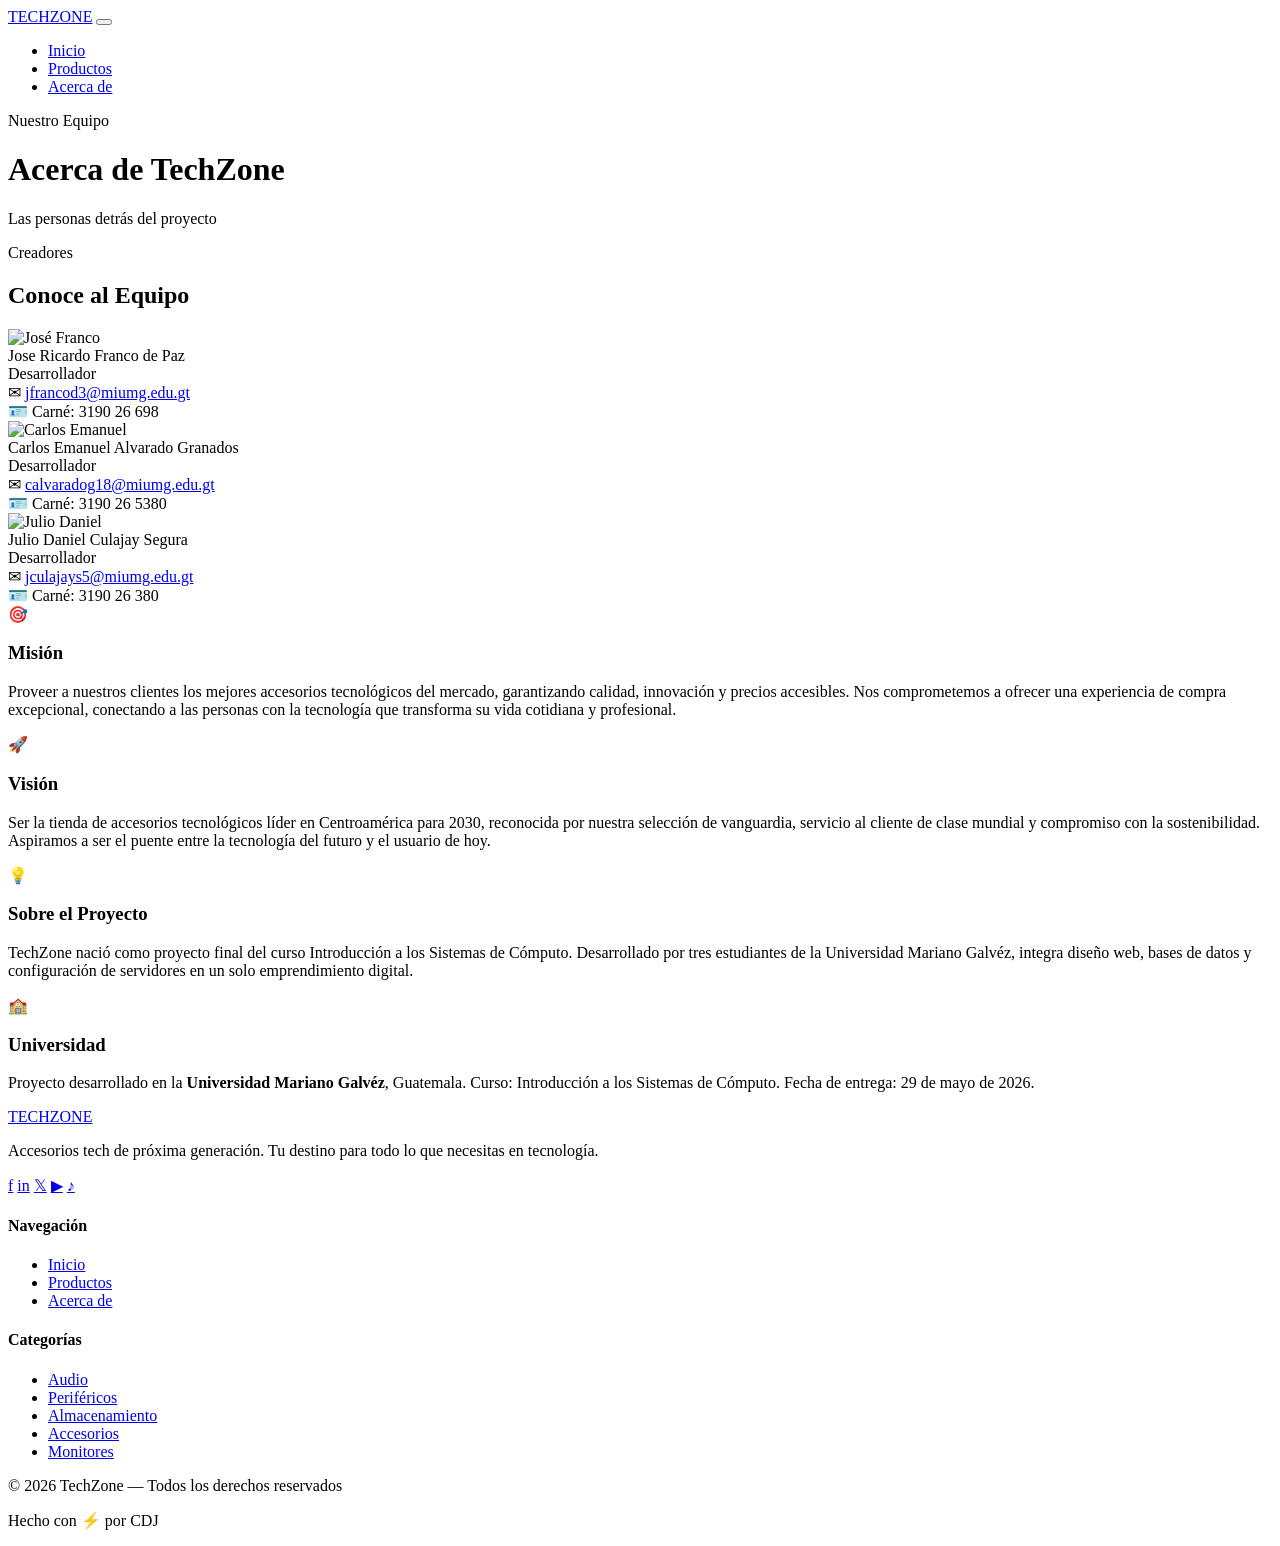
==== acerca_CDJ.html @ 6395055d "Add files via upload" ====
<!DOCTYPE html>
<html lang="es">
<head>
  <meta charset="UTF-8" />
  <meta name="viewport" content="width=device-width, initial-scale=1.0" />
  <title>Acerca de | TechZone</title>
  <link rel="stylesheet" href="css/acerca_CDJ.css" />
</head>
<body>

  <!-- ========================
       NAVBAR
       ======================== -->
  <nav class="navbar_CDJ">
    <a href="index_CDJ.html" class="nav-logo_CDJ">TECH<span>ZONE</span></a>
    <button class="nav-toggle_CDJ" id="navToggle_CDJ" aria-label="Menú">
      <span></span><span></span><span></span>
    </button>
    <ul class="nav-links_CDJ" id="navLinks_CDJ">
      <li><a href="index_CDJ.html">Inicio</a></li>
      <li><a href="productos_CDJ.html">Productos</a></li>
      <li><a href="acerca_CDJ.html" class="active_CDJ">Acerca de</a></li>
    </ul>
  </nav>

  <!-- ========================
       PAGE HEADER
       ======================== -->
  <header class="page-header_CDJ">
    <span class="page-tag_CDJ">Nuestro Equipo</span>
    <h1 class="page-title_CDJ">Acerca de <span>TechZone</span></h1>
    <p class="page-subtitle_CDJ">Las personas detrás del proyecto</p>
  </header>

  <!-- ========================
       EQUIPO
       ======================== -->
  <section class="team-section_CDJ">
    <div class="section-header_CDJ reveal_CDJ">
      <span class="section-tag_CDJ">Creadores</span>
      <h2 class="section-title_CDJ">Conoce al Equipo</h2>
    </div>

    <div class="team-grid_CDJ">

      <!-- Integrante 1 -->
      <div class="team-card_CDJ reveal_CDJ">
        <div class="team-photo_CDJ"><img src="images/Jose.jpeg" alt="José Franco"> </div>
        <div class="team-info_CDJ">
          <div class="team-name_CDJ">Jose Ricardo Franco de Paz</div>
          <div class="team-role_CDJ">Desarrollador</div>
          <div class="team-divider_CDJ"></div>
          <div class="team-detail_CDJ">
            <span>✉</span>
            <a href="mailto:3190266980@galileo.edu">jfrancod3@miumg.edu.gt</a>
          </div>
          <div class="team-detail_CDJ">
            <span>🪪</span>
            <span>Carné: 3190 26 698</span>
          </div>
        </div>
      </div>

      <!-- Integrante 2 -->
      <div class="team-card_CDJ reveal_CDJ">
        <div class="team-photo_CDJ"><img src="images/Carlos.jpeg" alt="Carlos Emanuel"> </div>
        <div class="team-info_CDJ">
          <div class="team-name_CDJ">Carlos Emanuel Alvarado Granados</div>
          <div class="team-role_CDJ">Desarrollador</div>
          <div class="team-divider_CDJ"></div>
          <div class="team-detail_CDJ">
            <span>✉</span>
            <a href="mailto:31902653800@galileo.edu">calvaradog18@miumg.edu.gt</a>
          </div>
          <div class="team-detail_CDJ">
            <span>🪪</span>
            <span>Carné: 3190 26 5380</span>
          </div>
        </div>
      </div>

      <!-- Integrante 3 -->
      <div class="team-card_CDJ reveal_CDJ">
        <div class="team-photo_CDJ"><img src="images/Julio.jpeg" alt="Julio Daniel"> </div>
        <div class="team-info_CDJ">
          <div class="team-name_CDJ">Julio Daniel Culajay Segura</div>
          <div class="team-role_CDJ">Desarrollador</div>
          <div class="team-divider_CDJ"></div>
          <div class="team-detail_CDJ">
            <span>✉</span>
            <a href="mailto:31902603800@galileo.edu">jculajays5@miumg.edu.gt</a>
          </div>
          <div class="team-detail_CDJ">
            <span>🪪</span>
            <span>Carné: 3190 26 380</span>
          </div>
        </div>
      </div>

    </div>
  </section>

  <!-- ========================
       SOBRE LA EMPRESA
       ======================== -->
  <section class="about-section_CDJ">
    <div class="about-inner_CDJ">

      <div class="about-card_CDJ reveal_CDJ">
        <span class="about-icon_CDJ">🎯</span>
        <h3>Misión</h3>
        <p>Proveer a nuestros clientes los mejores accesorios tecnológicos del mercado, garantizando calidad, innovación y precios accesibles. Nos comprometemos a ofrecer una experiencia de compra excepcional, conectando a las personas con la tecnología que transforma su vida cotidiana y profesional.</p>
      </div>

      <div class="about-card_CDJ reveal_CDJ">
        <span class="about-icon_CDJ">🚀</span>
        <h3>Visión</h3>
        <p>Ser la tienda de accesorios tecnológicos líder en Centroamérica para 2030, reconocida por nuestra selección de vanguardia, servicio al cliente de clase mundial y compromiso con la sostenibilidad. Aspiramos a ser el puente entre la tecnología del futuro y el usuario de hoy.</p>
      </div>

      <div class="about-card_CDJ reveal_CDJ">
        <span class="about-icon_CDJ">💡</span>
        <h3>Sobre el Proyecto</h3>
        <p>TechZone nació como proyecto final del curso Introducción a los Sistemas de Cómputo. Desarrollado por tres estudiantes de la Universidad Mariano Galvéz, integra diseño web, bases de datos y configuración de servidores en un solo emprendimiento digital.</p>
      </div>

      <div class="about-card_CDJ reveal_CDJ">
        <span class="about-icon_CDJ">🏫</span>
        <h3>Universidad</h3>
        <p>Proyecto desarrollado en la <strong>Universidad Mariano Galvéz</strong>, Guatemala. Curso: Introducción a los Sistemas de Cómputo. Fecha de entrega: 29 de mayo de 2026.</p>
      </div>

    </div>
  </section>

  <!-- ========================
       FOOTER
       ======================== -->
  <footer class="footer_CDJ">
    <div class="footer-inner_CDJ">
      <div class="footer-top_CDJ">
        <div class="footer-brand_CDJ">
          <a href="index_CDJ.html" class="nav-logo_CDJ">TECH<span>ZONE</span></a>
          <p>Accesorios tech de próxima generación. Tu destino para todo lo que necesitas en tecnología.</p>
          <div class="social-links_CDJ">
            <a href="https://www.facebook.com"  target="_blank" class="social-link_CDJ" title="Facebook">f</a>
            <a href="https://www.instagram.com" target="_blank" class="social-link_CDJ" title="Instagram">in</a>
            <a href="https://www.twitter.com"   target="_blank" class="social-link_CDJ" title="Twitter/X">𝕏</a>
            <a href="https://www.youtube.com"   target="_blank" class="social-link_CDJ" title="YouTube">▶</a>
            <a href="https://www.tiktok.com"    target="_blank" class="social-link_CDJ" title="TikTok">♪</a>
          </div>
        </div>
        <div class="footer-col_CDJ">
          <h4>Navegación</h4>
          <ul>
            <li><a href="index_CDJ.html">Inicio</a></li>
            <li><a href="productos_CDJ.html">Productos</a></li>
            <li><a href="acerca_CDJ.html">Acerca de</a></li>
          </ul>
        </div>
        <div class="footer-col_CDJ">
          <h4>Categorías</h4>
          <ul>
            <li><a href="productos_CDJ.html">Audio</a></li>
            <li><a href="productos_CDJ.html">Periféricos</a></li>
            <li><a href="productos_CDJ.html">Almacenamiento</a></li>
            <li><a href="productos_CDJ.html">Accesorios</a></li>
            <li><a href="productos_CDJ.html">Monitores</a></li>
          </ul>
        </div>
      </div>
      <div class="footer-bottom_CDJ">
        <p>© 2026 TechZone — Todos los derechos reservados</p>
        <p>Hecho con ⚡ por CDJ</p>
      </div>
    </div>
  </footer>

  <script>
    // Hamburguesa
    const toggle = document.getElementById('navToggle_CDJ');
    const links  = document.getElementById('navLinks_CDJ');
    toggle.addEventListener('click', () => links.classList.toggle('open_CDJ'));

    // Scroll reveal
    const observer = new IntersectionObserver(entries => {
      entries.forEach((e, i) => {
        if (e.isIntersecting) {
          setTimeout(() => e.target.classList.add('visible_CDJ'), i * 80);
          observer.unobserve(e.target);
        }
      });
    }, { threshold: 0.1 });
    document.querySelectorAll('.reveal_CDJ').forEach(el => observer.observe(el));
  </script>

</body>
</html>
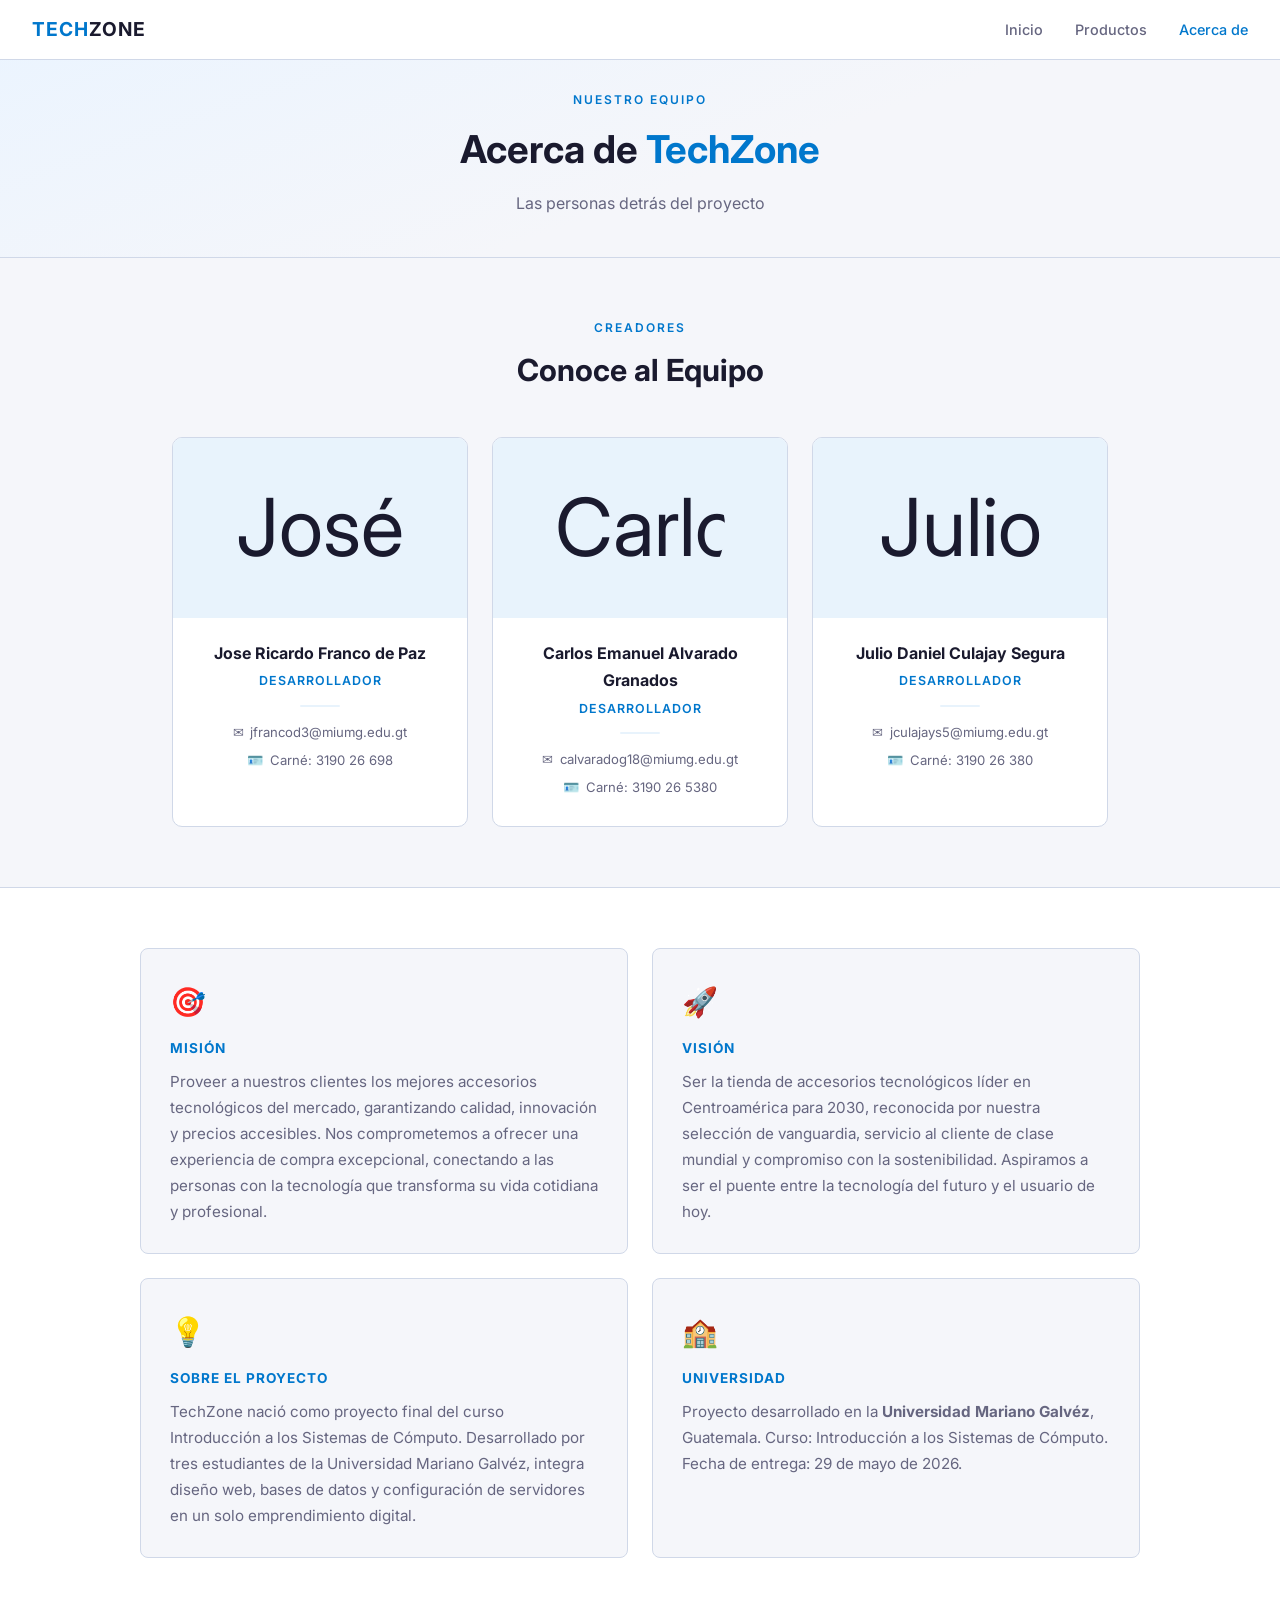
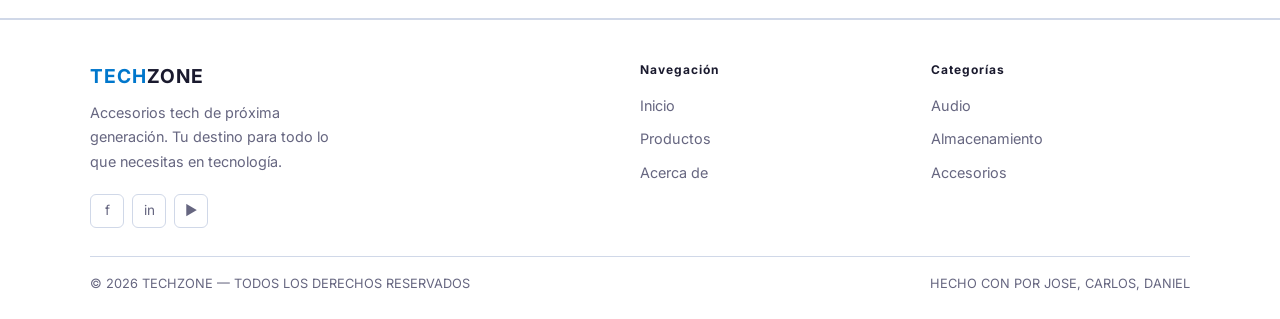
==== commit ec20ac08: "Add files via upload" ====
--- a/acerca_CDJ.html
+++ b/acerca_CDJ.html
@@ -4,13 +4,9 @@
   <meta charset="UTF-8" />
   <meta name="viewport" content="width=device-width, initial-scale=1.0" />
   <title>Acerca de | TechZone</title>
-  <link rel="stylesheet" href="css/acerca_CDJ.css" />
+  <link rel="stylesheet" href="/acerca_CDJ.css" />
 </head>
 <body>
-
-  <!-- ========================
-       NAVBAR
-       ======================== -->
   <nav class="navbar_CDJ">
     <a href="index_CDJ.html" class="nav-logo_CDJ">TECH<span>ZONE</span></a>
     <button class="nav-toggle_CDJ" id="navToggle_CDJ" aria-label="Menú">
@@ -23,28 +19,21 @@
     </ul>
   </nav>
 
-  <!-- ========================
-       PAGE HEADER
-       ======================== -->
   <header class="page-header_CDJ">
     <span class="page-tag_CDJ">Nuestro Equipo</span>
     <h1 class="page-title_CDJ">Acerca de <span>TechZone</span></h1>
     <p class="page-subtitle_CDJ">Las personas detrás del proyecto</p>
   </header>
 
-  <!-- ========================
-       EQUIPO
-       ======================== -->
   <section class="team-section_CDJ">
-    <div class="section-header_CDJ reveal_CDJ">
+    <div class="section-header_CDJ">
       <span class="section-tag_CDJ">Creadores</span>
       <h2 class="section-title_CDJ">Conoce al Equipo</h2>
     </div>
 
     <div class="team-grid_CDJ">
 
-      <!-- Integrante 1 -->
-      <div class="team-card_CDJ reveal_CDJ">
+      <div class="team-card_CDJ">
         <div class="team-photo_CDJ"><img src="images/Jose.jpeg" alt="José Franco"> </div>
         <div class="team-info_CDJ">
           <div class="team-name_CDJ">Jose Ricardo Franco de Paz</div>
@@ -61,8 +50,7 @@
         </div>
       </div>
 
-      <!-- Integrante 2 -->
-      <div class="team-card_CDJ reveal_CDJ">
+      <div class="team-card_CDJ">
         <div class="team-photo_CDJ"><img src="images/Carlos.jpeg" alt="Carlos Emanuel"> </div>
         <div class="team-info_CDJ">
           <div class="team-name_CDJ">Carlos Emanuel Alvarado Granados</div>
@@ -79,8 +67,7 @@
         </div>
       </div>
 
-      <!-- Integrante 3 -->
-      <div class="team-card_CDJ reveal_CDJ">
+      <div class="team-card_CDJ">
         <div class="team-photo_CDJ"><img src="images/Julio.jpeg" alt="Julio Daniel"> </div>
         <div class="team-info_CDJ">
           <div class="team-name_CDJ">Julio Daniel Culajay Segura</div>
@@ -100,31 +87,28 @@
     </div>
   </section>
 
-  <!-- ========================
-       SOBRE LA EMPRESA
-       ======================== -->
   <section class="about-section_CDJ">
     <div class="about-inner_CDJ">
 
-      <div class="about-card_CDJ reveal_CDJ">
+      <div class="about-card_CDJ">
         <span class="about-icon_CDJ">🎯</span>
         <h3>Misión</h3>
         <p>Proveer a nuestros clientes los mejores accesorios tecnológicos del mercado, garantizando calidad, innovación y precios accesibles. Nos comprometemos a ofrecer una experiencia de compra excepcional, conectando a las personas con la tecnología que transforma su vida cotidiana y profesional.</p>
       </div>
 
-      <div class="about-card_CDJ reveal_CDJ">
+      <div class="about-card_CDJ">
         <span class="about-icon_CDJ">🚀</span>
         <h3>Visión</h3>
         <p>Ser la tienda de accesorios tecnológicos líder en Centroamérica para 2030, reconocida por nuestra selección de vanguardia, servicio al cliente de clase mundial y compromiso con la sostenibilidad. Aspiramos a ser el puente entre la tecnología del futuro y el usuario de hoy.</p>
       </div>
 
-      <div class="about-card_CDJ reveal_CDJ">
+      <div class="about-card_CDJ">
         <span class="about-icon_CDJ">💡</span>
         <h3>Sobre el Proyecto</h3>
         <p>TechZone nació como proyecto final del curso Introducción a los Sistemas de Cómputo. Desarrollado por tres estudiantes de la Universidad Mariano Galvéz, integra diseño web, bases de datos y configuración de servidores en un solo emprendimiento digital.</p>
       </div>
 
-      <div class="about-card_CDJ reveal_CDJ">
+      <div class="about-card_CDJ">
         <span class="about-icon_CDJ">🏫</span>
         <h3>Universidad</h3>
         <p>Proyecto desarrollado en la <strong>Universidad Mariano Galvéz</strong>, Guatemala. Curso: Introducción a los Sistemas de Cómputo. Fecha de entrega: 29 de mayo de 2026.</p>
@@ -133,23 +117,20 @@
     </div>
   </section>
 
-  <!-- ========================
-       FOOTER
-       ======================== -->
   <footer class="footer_CDJ">
     <div class="footer-inner_CDJ">
       <div class="footer-top_CDJ">
+
         <div class="footer-brand_CDJ">
-          <a href="index_CDJ.html" class="nav-logo_CDJ">TECH<span>ZONE</span></a>
+          <a href="index_CDJ.html" class="nav-logo_CDJ" style="font-size:1.2rem;">TECH<span>ZONE</span></a>
           <p>Accesorios tech de próxima generación. Tu destino para todo lo que necesitas en tecnología.</p>
-          <div class="social-links_CDJ">
-            <a href="https://www.facebook.com"  target="_blank" class="social-link_CDJ" title="Facebook">f</a>
+          <div class="social-links_CDJ" style="margin-top: 1.2rem;">
+            <a href="https://www.facebook.com" target="_blank" class="social-link_CDJ" title="Facebook">f</a>
             <a href="https://www.instagram.com" target="_blank" class="social-link_CDJ" title="Instagram">in</a>
-            <a href="https://www.twitter.com"   target="_blank" class="social-link_CDJ" title="Twitter/X">𝕏</a>
-            <a href="https://www.youtube.com"   target="_blank" class="social-link_CDJ" title="YouTube">▶</a>
-            <a href="https://www.tiktok.com"    target="_blank" class="social-link_CDJ" title="TikTok">♪</a>
+            <a href="https://www.youtube.com" target="_blank" class="social-link_CDJ" title="YouTube">▶</a>
           </div>
         </div>
+
         <div class="footer-col_CDJ">
           <h4>Navegación</h4>
           <ul>
@@ -158,43 +139,23 @@
             <li><a href="acerca_CDJ.html">Acerca de</a></li>
           </ul>
         </div>
+
         <div class="footer-col_CDJ">
           <h4>Categorías</h4>
           <ul>
             <li><a href="productos_CDJ.html">Audio</a></li>
-            <li><a href="productos_CDJ.html">Periféricos</a></li>
             <li><a href="productos_CDJ.html">Almacenamiento</a></li>
             <li><a href="productos_CDJ.html">Accesorios</a></li>
-            <li><a href="productos_CDJ.html">Monitores</a></li>
           </ul>
         </div>
+
       </div>
+
       <div class="footer-bottom_CDJ">
-        <p>© 2026 TechZone — Todos los derechos reservados</p>
-        <p>Hecho con ⚡ por CDJ</p>
+        <p>© 2026 TECHZONE — TODOS LOS DERECHOS RESERVADOS</p>
+        <p>HECHO CON POR JOSE, CARLOS, DANIEL</p>
       </div>
     </div>
   </footer>
-
-  <script>
-    // Hamburguesa
-    const toggle = document.getElementById('navToggle_CDJ');
-    const links  = document.getElementById('navLinks_CDJ');
-    toggle.addEventListener('click', () => links.classList.toggle('open_CDJ'));
-
-    // Scroll reveal
-    const observer = new IntersectionObserver(entries => {
-      entries.forEach((e, i) => {
-        if (e.isIntersecting) {
-          setTimeout(() => e.target.classList.add('visible_CDJ'), i * 80);
-          observer.unobserve(e.target);
-        }
-      });
-    }, { threshold: 0.1 });
-    document.querySelectorAll('.reveal_CDJ').forEach(el => observer.observe(el));
-  </script>
-
 </body>
-</html>
-
-
+</html>
--- a/acerca_CDJ.css
+++ b/acerca_CDJ.css
@@ -0,0 +1,329 @@
+/* ==============================
+   TechZone - acerca_CDJ.css
+   ============================== */
+
+@import url('https://fonts.googleapis.com/css2?family=Inter:wght@400;500;600;700&display=swap');
+
+:root {
+  --bg_CDJ: #f5f6fa;
+  --bg-card_CDJ: #ffffff;
+  --blue_CDJ: #0077cc;
+  --blue-light_CDJ: #e8f3fc;
+  --text_CDJ: #1a1a2e;
+  --text-soft_CDJ: #666680;
+  --border_CDJ: #d0d8e8;
+  --font_CDJ: 'Inter', sans-serif;
+}
+
+*, *::before, *::after { box-sizing: border-box; margin: 0; padding: 0; }
+html { scroll-behavior: smooth; }
+
+body {
+  background: var(--bg_CDJ);
+  color: var(--text_CDJ);
+  font-family: var(--font_CDJ);
+  font-size: 16px;
+  line-height: 1.7;
+}
+
+/* ========================
+   NAVBAR
+   ======================== */
+.navbar_CDJ {
+  position: fixed;
+  top: 0; left: 0;
+  width: 100%;
+  z-index: 100;
+  background: #ffffff;
+  border-bottom: 1px solid var(--border_CDJ);
+  display: flex;
+  align-items: center;
+  justify-content: space-between;
+  padding: 0 2rem;
+  height: 60px;
+}
+.nav-logo_CDJ {
+  font-size: 1.2rem;
+  font-weight: 700;
+  color: var(--blue_CDJ);
+  text-decoration: none;
+  letter-spacing: 1px;
+}
+.nav-logo_CDJ span { color: var(--text_CDJ); }
+
+.nav-links_CDJ {
+  list-style: none;
+  display: flex;
+  gap: 2rem;
+}
+.nav-links_CDJ a {
+  color: var(--text-soft_CDJ);
+  text-decoration: none;
+  font-size: 0.9rem;
+  font-weight: 500;
+  transition: color 0.2s;
+}
+.nav-links_CDJ a:hover,
+.nav-links_CDJ a.active_CDJ { color: var(--blue_CDJ); }
+
+.nav-toggle_CDJ {
+  display: none;
+  flex-direction: column;
+  gap: 5px;
+  background: none;
+  border: none;
+  cursor: pointer;
+}
+.nav-toggle_CDJ span {
+  display: block;
+  width: 22px; height: 2px;
+  background: var(--text_CDJ);
+  border-radius: 2px;
+}
+
+/* ========================
+   PAGE HEADER
+   ======================== */
+.page-header_CDJ {
+  padding: 90px 2rem 40px;
+  text-align: center;
+  background: linear-gradient(160deg, #eaf4ff 0%, var(--bg_CDJ) 60%);
+  border-bottom: 1px solid var(--border_CDJ);
+}
+.page-tag_CDJ {
+  font-size: 0.75rem;
+  font-weight: 600;
+  letter-spacing: 2px;
+  color: var(--blue_CDJ);
+  text-transform: uppercase;
+  display: block;
+  margin-bottom: 0.4rem;
+}
+.page-title_CDJ {
+  font-size: clamp(1.6rem, 4vw, 2.4rem);
+  font-weight: 700;
+}
+.page-title_CDJ span { color: var(--blue_CDJ); }
+.page-subtitle_CDJ {
+  color: var(--text-soft_CDJ);
+  margin-top: 0.5rem;
+  font-size: 1rem;
+}
+
+/* ========================
+   SECCIÓN EQUIPO
+   ======================== */
+.team-section_CDJ {
+  max-width: 1000px;
+  margin: 0 auto;
+  padding: 60px 2rem;
+}
+
+.section-header_CDJ {
+  text-align: center;
+  margin-bottom: 2.5rem;
+}
+.section-tag_CDJ {
+  font-size: 0.75rem;
+  font-weight: 600;
+  letter-spacing: 2px;
+  color: var(--blue_CDJ);
+  text-transform: uppercase;
+  display: block;
+  margin-bottom: 0.4rem;
+}
+.section-title_CDJ {
+  font-size: clamp(1.4rem, 2.5vw, 1.9rem);
+  font-weight: 700;
+}
+
+.team-grid_CDJ {
+  display: grid;
+  grid-template-columns: repeat(3, 1fr);
+  gap: 1.5rem;
+}
+
+.team-card_CDJ {
+  background: var(--bg-card_CDJ);
+  border: 1px solid var(--border_CDJ);
+  border-radius: 10px;
+  overflow: hidden;
+  text-align: center;
+  transition: box-shadow 0.2s;
+}
+.team-card_CDJ:hover { box-shadow: 0 4px 16px rgba(0,0,0,0.08); }
+
+.team-photo_CDJ {
+  width: 100%;
+  height: 180px;
+  background: var(--blue-light_CDJ);
+  display: flex;
+  align-items: center;
+  justify-content: center;
+  font-size: 5rem;
+}
+
+.team-photo_CDJ img {
+  width: 170px;
+  height: 170px;
+  border-radius: 50%;
+  object-fit: cover;
+}
+
+.team-info_CDJ {
+  padding: 1.4rem 1.2rem;
+}
+
+.team-name_CDJ {
+  font-size: 1rem;
+  font-weight: 700;
+  color: var(--text_CDJ);
+  margin-bottom: 0.2rem;
+}
+
+.team-role_CDJ {
+  font-size: 0.78rem;
+  font-weight: 600;
+  color: var(--blue_CDJ);
+  letter-spacing: 1px;
+  text-transform: uppercase;
+  margin-bottom: 0.8rem;
+}
+
+.team-divider_CDJ {
+  width: 40px;
+  height: 2px;
+  background: var(--blue-light_CDJ);
+  margin: 0 auto 0.9rem;
+  border-radius: 2px;
+}
+
+.team-detail_CDJ {
+  display: flex;
+  align-items: center;
+  justify-content: center;
+  gap: 0.4rem;
+  font-size: 0.82rem;
+  color: var(--text-soft_CDJ);
+  margin-bottom: 0.35rem;
+}
+.team-detail_CDJ a {
+  color: var(--text-soft_CDJ);
+  text-decoration: none;
+  transition: color 0.2s;
+}
+.team-detail_CDJ a:hover { color: var(--blue_CDJ); }
+
+/* ========================
+   SECCIÓN EMPRESA
+   ======================== */
+.about-section_CDJ {
+  background: #fff;
+  border-top: 1px solid var(--border_CDJ);
+  border-bottom: 1px solid var(--border_CDJ);
+  padding: 60px 2rem;
+}
+.about-inner_CDJ {
+  max-width: 1000px;
+  margin: 0 auto;
+  display: grid;
+  grid-template-columns: 1fr 1fr;
+  gap: 1.5rem;
+}
+.about-card_CDJ {
+  background: var(--bg_CDJ);
+  border: 1px solid var(--border_CDJ);
+  border-radius: 8px;
+  padding: 1.8rem;
+}
+.about-icon_CDJ { font-size: 1.8rem; margin-bottom: 0.6rem; display: block; }
+.about-card_CDJ h3 {
+  font-size: 0.85rem;
+  font-weight: 700;
+  color: var(--blue_CDJ);
+  letter-spacing: 1px;
+  text-transform: uppercase;
+  margin-bottom: 0.6rem;
+}
+.about-card_CDJ p { color: var(--text-soft_CDJ); font-size: 0.95rem; }
+
+/* ========================
+   FOOTER
+   ======================== */
+.footer_CDJ {
+  background: #fff;
+  border-top: 1px solid var(--border_CDJ);
+  padding: 2.5rem 2rem 1.5rem;
+}
+.footer-inner_CDJ { max-width: 1100px; margin: 0 auto; }
+.footer-top_CDJ {
+  display: grid;
+  grid-template-columns: 2fr 1fr 1fr;
+  gap: 2rem;
+  margin-bottom: 1.8rem;
+}
+.footer-brand_CDJ p { color: var(--text-soft_CDJ); font-size: 0.9rem; margin-top: 0.5rem; max-width: 240px; }
+.footer-col_CDJ h4 { font-size: 0.75rem; font-weight: 700; color: var(--text_CDJ); margin-bottom: 0.7rem; letter-spacing: 1px; }
+.footer-col_CDJ ul { list-style: none; display: flex; flex-direction: column; gap: 0.4rem; }
+.footer-col_CDJ a { color: var(--text-soft_CDJ); text-decoration: none; font-size: 0.9rem; transition: color 0.2s; }
+.footer-col_CDJ a:hover { color: var(--blue_CDJ); }
+.social-links_CDJ { display: flex; gap: 0.5rem; margin-top: 0.8rem; }
+.social-link_CDJ {
+  width: 34px; height: 34px;
+  display: flex; align-items: center; justify-content: center;
+  border: 1px solid var(--border_CDJ);
+  border-radius: 6px;
+  color: var(--text-soft_CDJ);
+  text-decoration: none;
+  font-size: 0.85rem;
+  transition: color 0.2s, border-color 0.2s;
+}
+.social-link_CDJ:hover { color: var(--blue_CDJ); border-color: var(--blue_CDJ); }
+.footer-bottom_CDJ {
+  border-top: 1px solid var(--border_CDJ);
+  padding-top: 1rem;
+  display: flex;
+  justify-content: space-between;
+  flex-wrap: wrap;
+  gap: 0.5rem;
+}
+.footer-bottom_CDJ p { font-size: 0.8rem; color: var(--text-soft_CDJ); }
+
+/* ========================
+   REVEAL
+   ======================== */
+.reveal_CDJ {
+  opacity: 0;
+  transform: translateY(16px);
+  transition: opacity 0.5s ease, transform 0.5s ease;
+}
+.reveal_CDJ.visible_CDJ { opacity: 1; transform: translateY(0); }
+
+/* ========================
+   MEDIA QUERIES
+   ======================== */
+@media (max-width: 768px) {
+  .nav-links_CDJ {
+    display: none;
+    position: absolute;
+    top: 60px; left: 0;
+    width: 100%;
+    background: #fff;
+    flex-direction: column;
+    align-items: center;
+    padding: 1.5rem 0;
+    gap: 1.2rem;
+    border-bottom: 1px solid var(--border_CDJ);
+  }
+  .nav-links_CDJ.open_CDJ { display: flex; }
+  .nav-toggle_CDJ { display: flex; }
+
+  .team-grid_CDJ { grid-template-columns: 1fr; max-width: 380px; margin: 0 auto; }
+  .about-inner_CDJ { grid-template-columns: 1fr; }
+  .footer-top_CDJ { grid-template-columns: 1fr; }
+  .footer-bottom_CDJ { flex-direction: column; }
+}
+
+@media (max-width: 480px) {
+  .team-grid_CDJ { max-width: 100%; }
+}
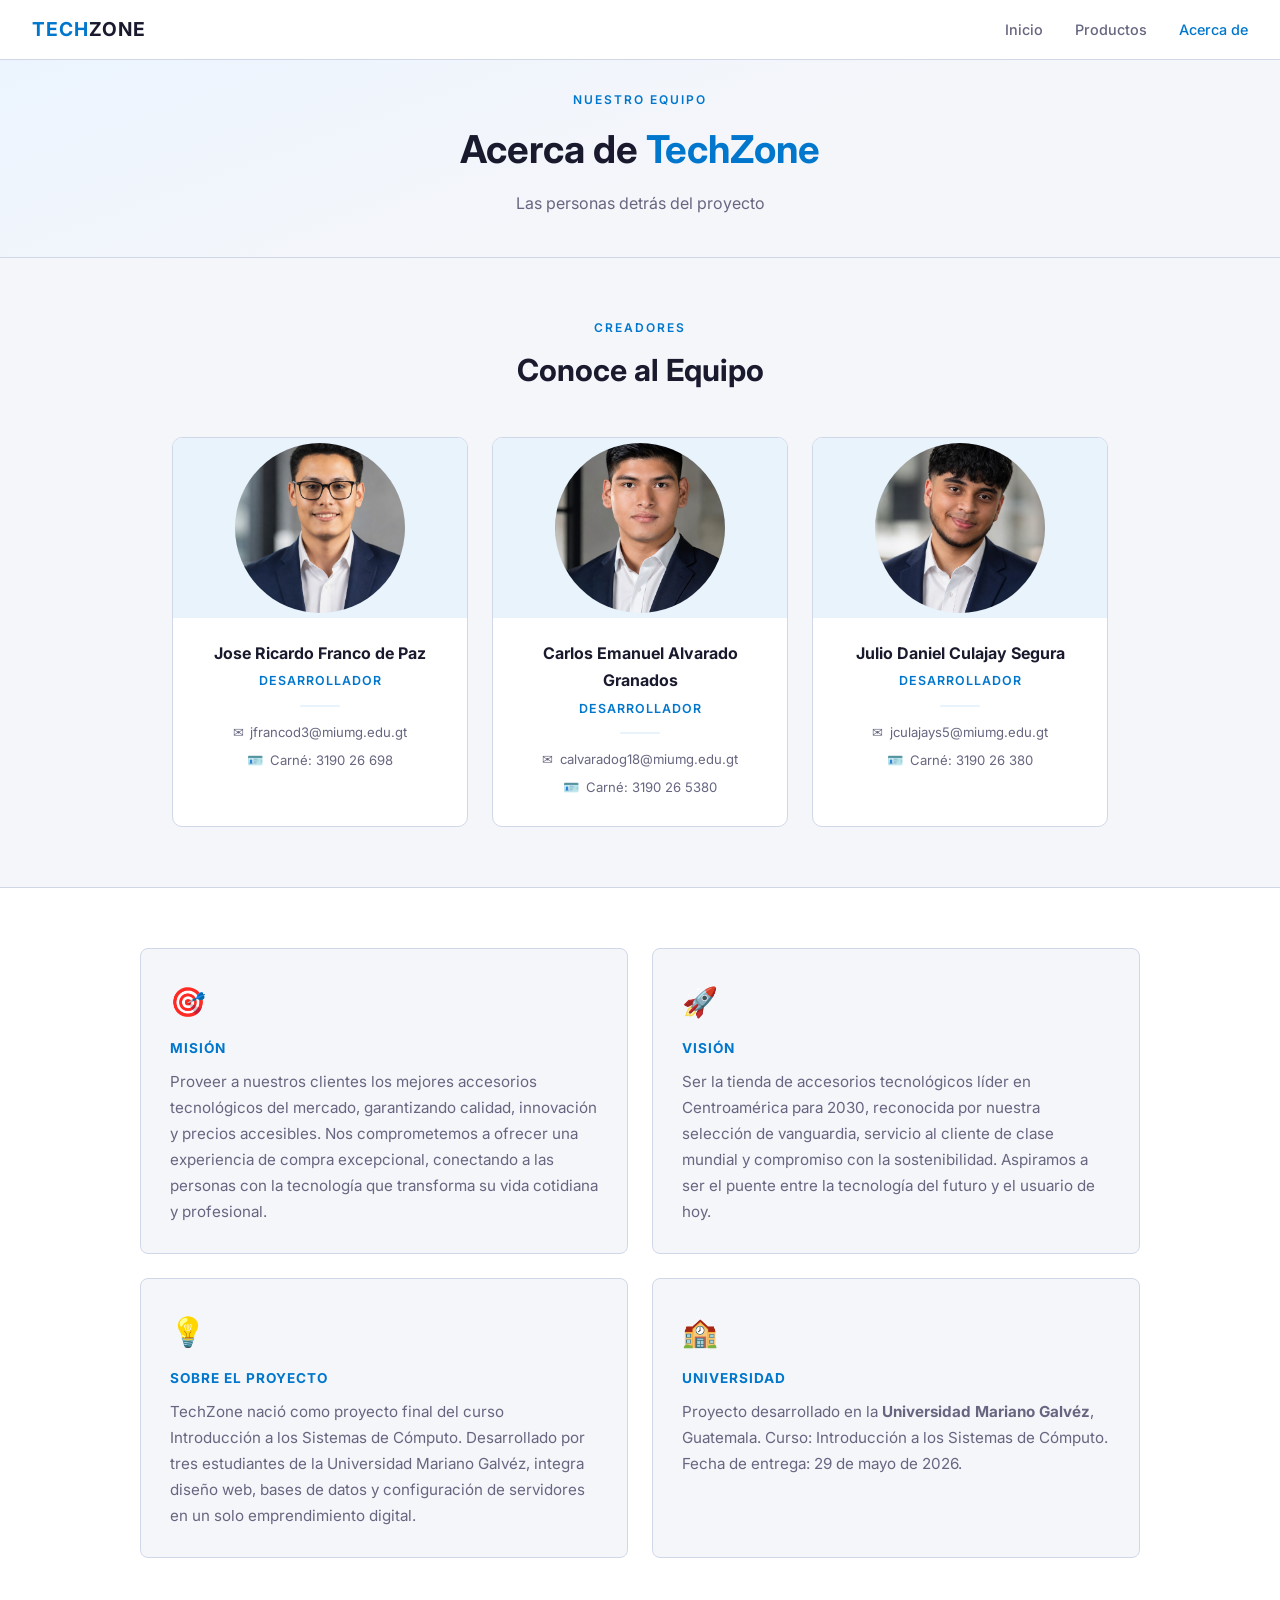
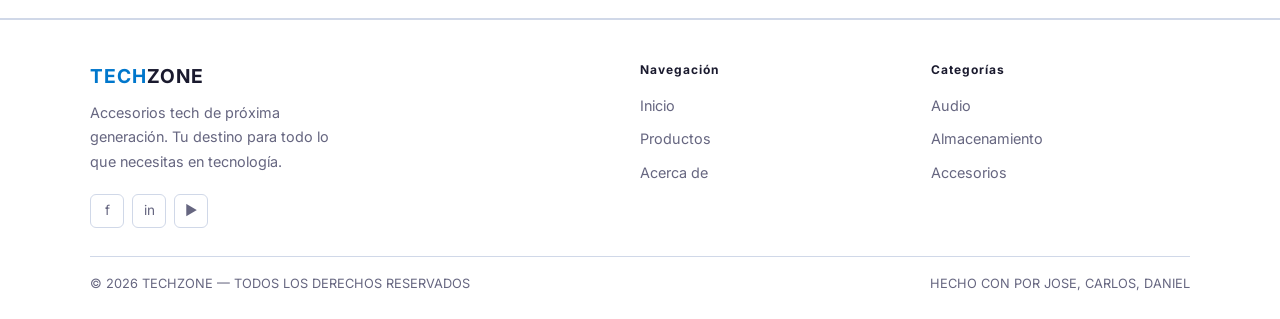
==== commit 2f0d5b3d: "Update acerca_CDJ.html" ====
--- a/acerca_CDJ.html
+++ b/acerca_CDJ.html
@@ -4,16 +4,16 @@
   <meta charset="UTF-8" />
   <meta name="viewport" content="width=device-width, initial-scale=1.0" />
   <title>Acerca de | TechZone</title>
-  <link rel="stylesheet" href="/acerca_CDJ.css" />
+  <link rel="stylesheet" href="acerca_CDJ.css" />
 </head>
 <body>
   <nav class="navbar_CDJ">
-    <a href="index_CDJ.html" class="nav-logo_CDJ">TECH<span>ZONE</span></a>
+    <a href="index.html" class="nav-logo_CDJ">TECH<span>ZONE</span></a>
     <button class="nav-toggle_CDJ" id="navToggle_CDJ" aria-label="Menú">
       <span></span><span></span><span></span>
     </button>
     <ul class="nav-links_CDJ" id="navLinks_CDJ">
-      <li><a href="index_CDJ.html">Inicio</a></li>
+      <li><a href="index.html">Inicio</a></li>
       <li><a href="productos_CDJ.html">Productos</a></li>
       <li><a href="acerca_CDJ.html" class="active_CDJ">Acerca de</a></li>
     </ul>
@@ -34,7 +34,7 @@
     <div class="team-grid_CDJ">
 
       <div class="team-card_CDJ">
-        <div class="team-photo_CDJ"><img src="images/Jose.jpeg" alt="José Franco"> </div>
+        <div class="team-photo_CDJ"><img src="Jose.jpeg" alt="José Franco"> </div>
         <div class="team-info_CDJ">
           <div class="team-name_CDJ">Jose Ricardo Franco de Paz</div>
           <div class="team-role_CDJ">Desarrollador</div>
@@ -51,7 +51,7 @@
       </div>
 
       <div class="team-card_CDJ">
-        <div class="team-photo_CDJ"><img src="images/Carlos.jpeg" alt="Carlos Emanuel"> </div>
+        <div class="team-photo_CDJ"><img src="Carlos.jpeg" alt="Carlos Emanuel"> </div>
         <div class="team-info_CDJ">
           <div class="team-name_CDJ">Carlos Emanuel Alvarado Granados</div>
           <div class="team-role_CDJ">Desarrollador</div>
@@ -68,7 +68,7 @@
       </div>
 
       <div class="team-card_CDJ">
-        <div class="team-photo_CDJ"><img src="images/Julio.jpeg" alt="Julio Daniel"> </div>
+        <div class="team-photo_CDJ"><img src="Julio.jpeg" alt="Julio Daniel"> </div>
         <div class="team-info_CDJ">
           <div class="team-name_CDJ">Julio Daniel Culajay Segura</div>
           <div class="team-role_CDJ">Desarrollador</div>
@@ -122,7 +122,7 @@
       <div class="footer-top_CDJ">
 
         <div class="footer-brand_CDJ">
-          <a href="index_CDJ.html" class="nav-logo_CDJ" style="font-size:1.2rem;">TECH<span>ZONE</span></a>
+          <a href="index.html" class="nav-logo_CDJ" style="font-size:1.2rem;">TECH<span>ZONE</span></a>
           <p>Accesorios tech de próxima generación. Tu destino para todo lo que necesitas en tecnología.</p>
           <div class="social-links_CDJ" style="margin-top: 1.2rem;">
             <a href="https://www.facebook.com" target="_blank" class="social-link_CDJ" title="Facebook">f</a>
@@ -134,7 +134,7 @@
         <div class="footer-col_CDJ">
           <h4>Navegación</h4>
           <ul>
-            <li><a href="index_CDJ.html">Inicio</a></li>
+            <li><a href="index.html">Inicio</a></li>
             <li><a href="productos_CDJ.html">Productos</a></li>
             <li><a href="acerca_CDJ.html">Acerca de</a></li>
           </ul>
@@ -158,4 +158,4 @@
     </div>
   </footer>
 </body>
-</html>+</html>
